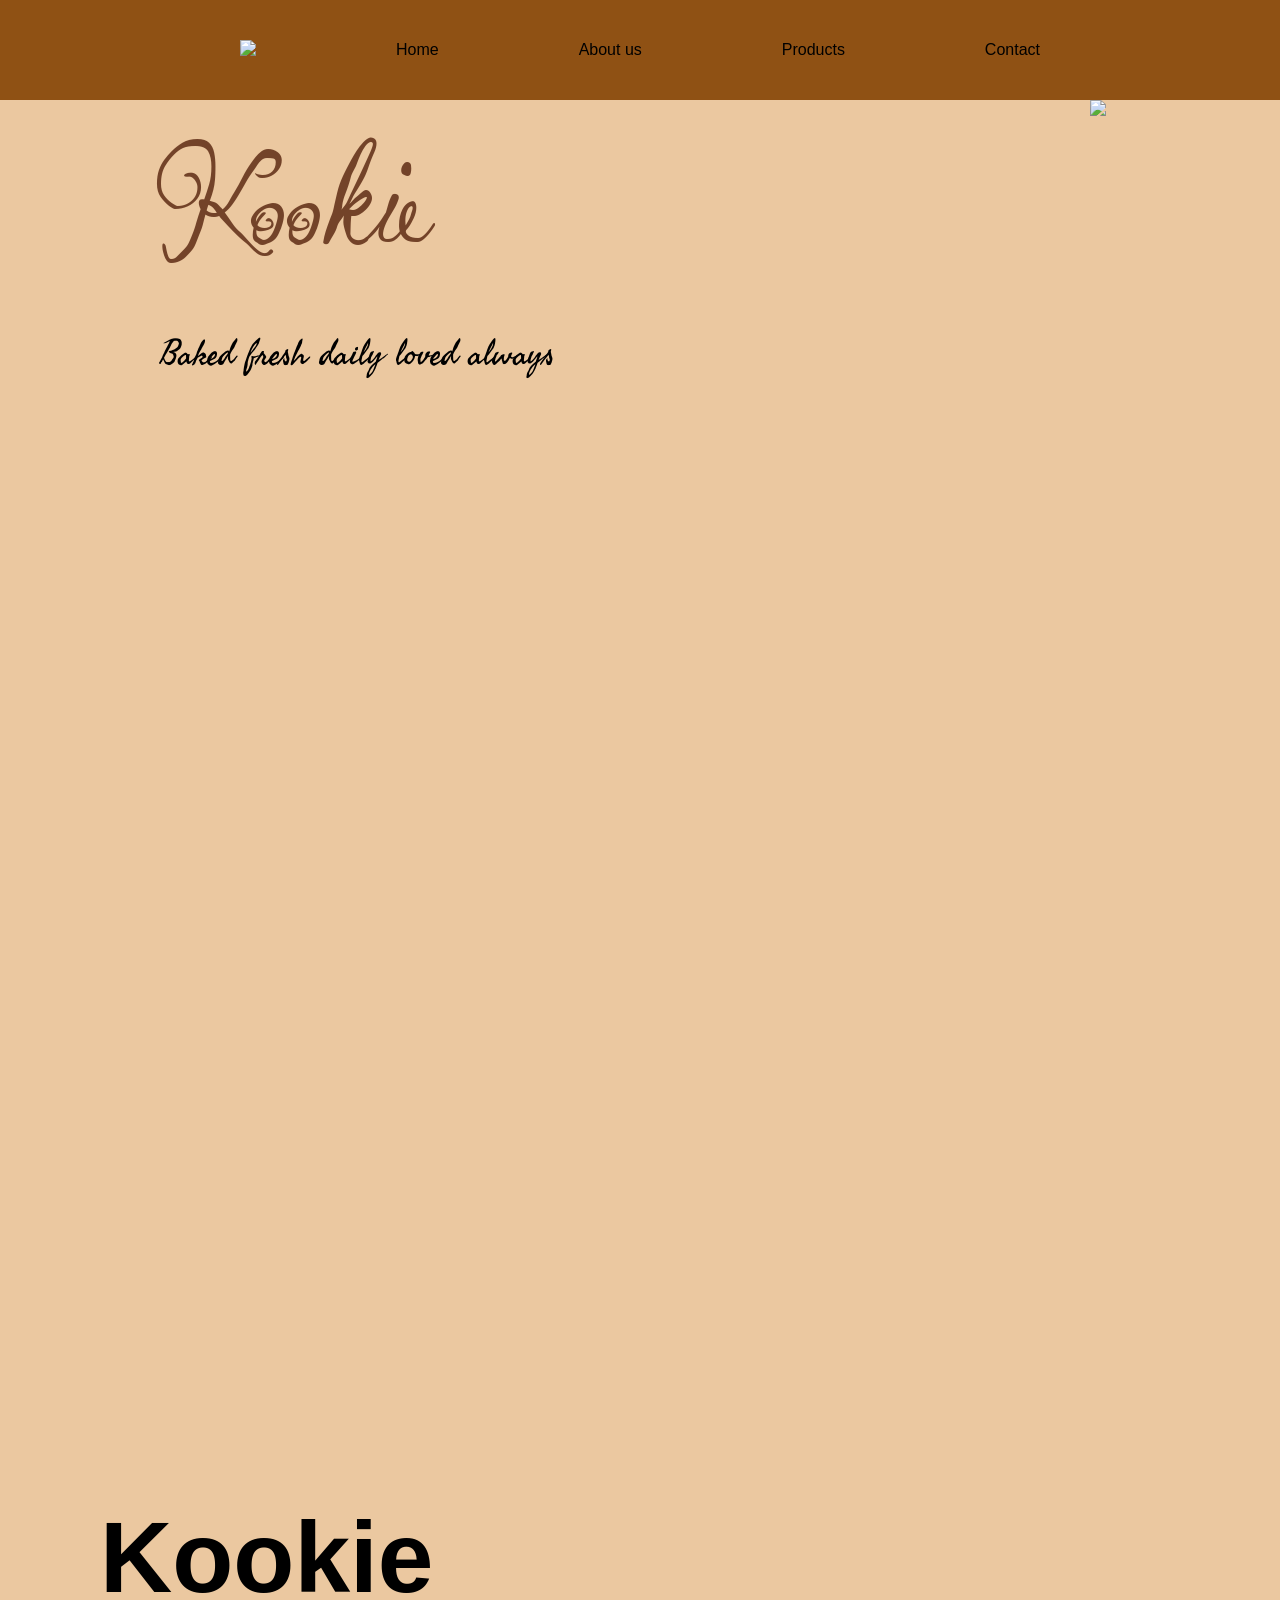
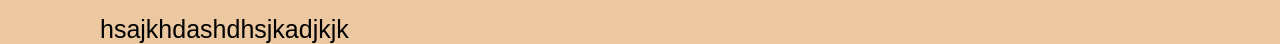
==== index.html @ 37bd09cc "initializes the project" ====
<!DOCTYPE html>
<html lang="en">
<head>
  <meta charset="UTF-8">
  <meta name="viewport" content="width=device-width, initial-scale=1.0">
  <title>Kookie</title>
  <link rel="icon" type="image/png" href="images/Kukie.png"> 
  <link rel="stylesheet" href="style.css">
</head>
<body>
  <main>
    <section class="home-page">
      <header>
        <nav aria-label="Main">
          <ul>
            <li><img src="images/Kukie.png" class="business-logo"></li>
            <li><a href="/" aria-current="page">Home</a></li>
            <li><a href="#about">About us</a></li>
            <li><a href="/products">Products</a></li>
            <li><a href="/contact">Contact</a></li>
          </ul>
        </nav>
      </header>
      <div class="home-content">
        <div class="home-header">
          <h1 class = "main_title heading">Kookie</h1>
          <h2 class = "slogan heading">Baked fresh daily loved always</h2>
        </div>
        <div class="cookie-image">
          <img src="images/Cookie_img.png" class="cookie-image-org">
        </div>
      <div>
    </section>
    <section id = "about">
      <h3 class = "about_section">Kookie</h3>
      <p style="font-size: 25px;">hsajkhdashdhsjkadjkjk</p>
    </section>
    
</body>
</html>
---- style.css ----
@import url('https://fonts.googleapis.com/css2?family=Ingrid+Darling&display=swap');
@import url('https://fonts.googleapis.com/css2?family=Freehand&family=Ingrid+Darling&display=swap');

* {
  box-sizing: border-box;
  margin: 0px;
  padding: 0px;
  font-family: Arial;
  background-color: #EBC8A0;
}

nav {
  display: flex;
  width: 100vw;
  justify-content: center;
  height: 100px;
  align-items: center;
  padding: 30px ;
  background-color: #8f5114;
}

ul {
  display: flex;
  justify-content: space-between;
  width: 50rem;
  list-style-type: none;
  height: auto;
  align-items: center;
  background-color: transparent;
}

li {
  background-color: transparent;
}

img {
  width: 75px;
  background-color: transparent;
}

.business-logo {
  left: 10px;  
}

.home-page {
  min-height: 100vh;
  background-image: url("images/Background.png");
  background-size: 100vw 100vh;
  background-position: center;
  background-repeat: no-repeat;
}

.home-header {
  background: transparent
}

.cookie-image {
  background: transparent;
}

.cookie-image-org {
  background: transparent;
  width: 20rem;
  margin-left: 350px;
}

.home-content {
  display: flex;
  background: transparent;
  min-width: 100vw;
  min-height: 100vh;
  justify-content: space-between;
}

.heading {
  background: transparent;
}

a {
  text-decoration: none;
  color: black;
  font-family: Arial;
  background-color: transparent;
}


.ingrid-darling-regular {
  font-family: "Ingrid Darling", cursive;
  font-weight: 400;
  font-style: normal;
}
.main_title  {
  font-family: "Ingrid Darling", cursive;
  font-weight: 300;
  font-size: 150px;
  margin-top: 10px;
  margin-left: 150px;
  padding: 5px;
  color: #734329;
}

.ingrid-darling-regular {
  font-family: "Ingrid Darling", cursive;
  font-weight: 400;
  font-style: normal;
}

.slogan {
  font-family: "Freehand", cursive;
  font-weight: 400;
  font-size: 35px;
  margin-top: 5px;
  margin-left: 150px;
  padding: 10px;

}

.about_section {

  font-size: 100px;
  

}

#about{
  margin-top: 500px;
  margin-left: 100px;
}
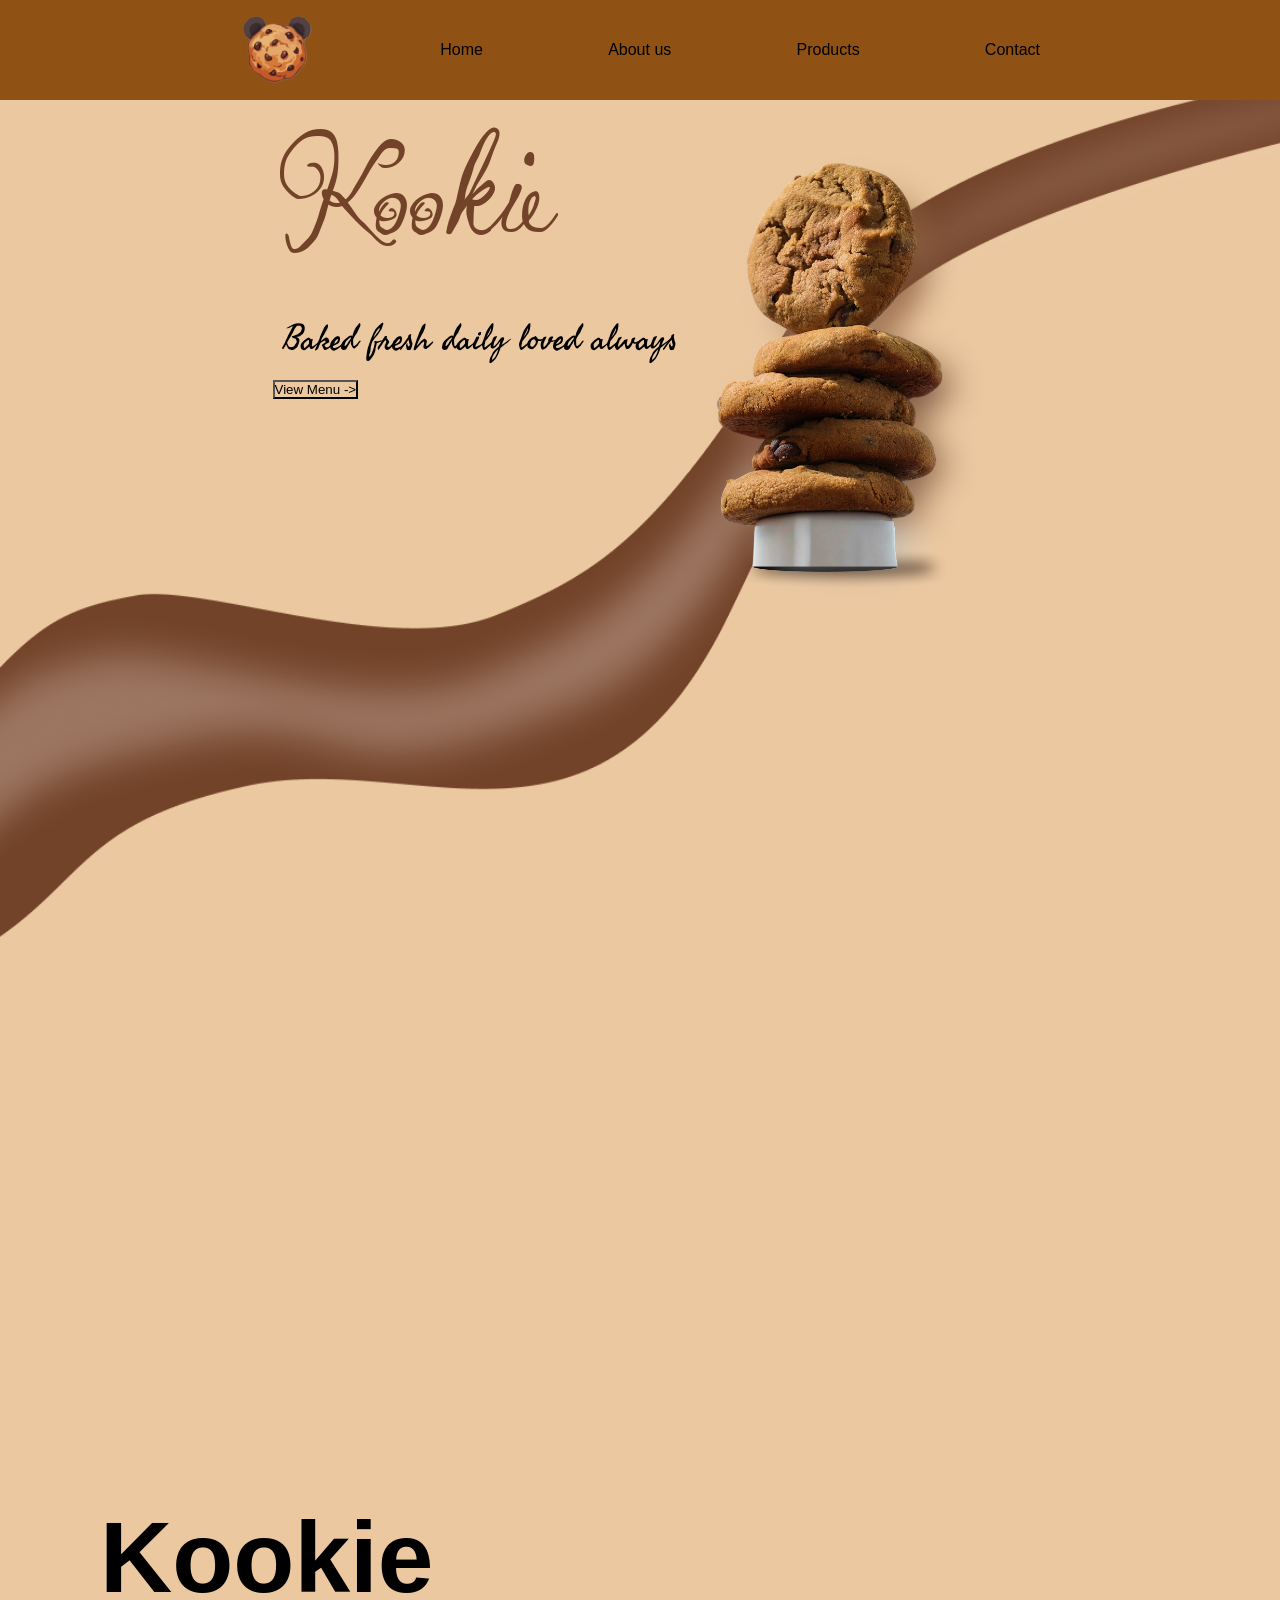
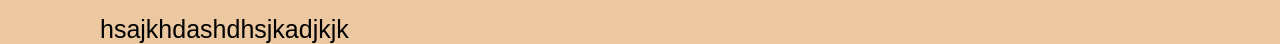
==== commit 84393f0b: "modified website" ====
--- a/index.html
+++ b/index.html
@@ -25,6 +25,7 @@
         <div class="home-header">
           <h1 class = "main_title heading">Kookie</h1>
           <h2 class = "slogan heading">Baked fresh daily loved always</h2>
+          <button>View Menu -></button>
         </div>
         <div class="cookie-image">
           <img src="images/Cookie_img.png" class="cookie-image-org">
--- a/style.css
+++ b/style.css
@@ -38,10 +38,6 @@
   background-color: transparent;
 }
 
-.business-logo {
-  left: 10px;  
-}
-
 .home-page {
   min-height: 100vh;
   background-image: url("images/Background.png");
@@ -61,15 +57,14 @@
 .cookie-image-org {
   background: transparent;
   width: 20rem;
-  margin-left: 350px;
 }
 
 .home-content {
   display: flex;
   background: transparent;
-  min-width: 100vw;
+  max-width: 100vw;
   min-height: 100vh;
-  justify-content: space-between;
+  justify-content: center;;
 }
 
 .heading {
@@ -93,8 +88,6 @@
   font-family: "Ingrid Darling", cursive;
   font-weight: 300;
   font-size: 150px;
-  margin-top: 10px;
-  margin-left: 150px;
   padding: 5px;
   color: #734329;
 }
@@ -109,17 +102,12 @@
   font-family: "Freehand", cursive;
   font-weight: 400;
   font-size: 35px;
-  margin-top: 5px;
-  margin-left: 150px;
   padding: 10px;
 
 }
 
 .about_section {
-
   font-size: 100px;
-  
-
 }
 
 #about{
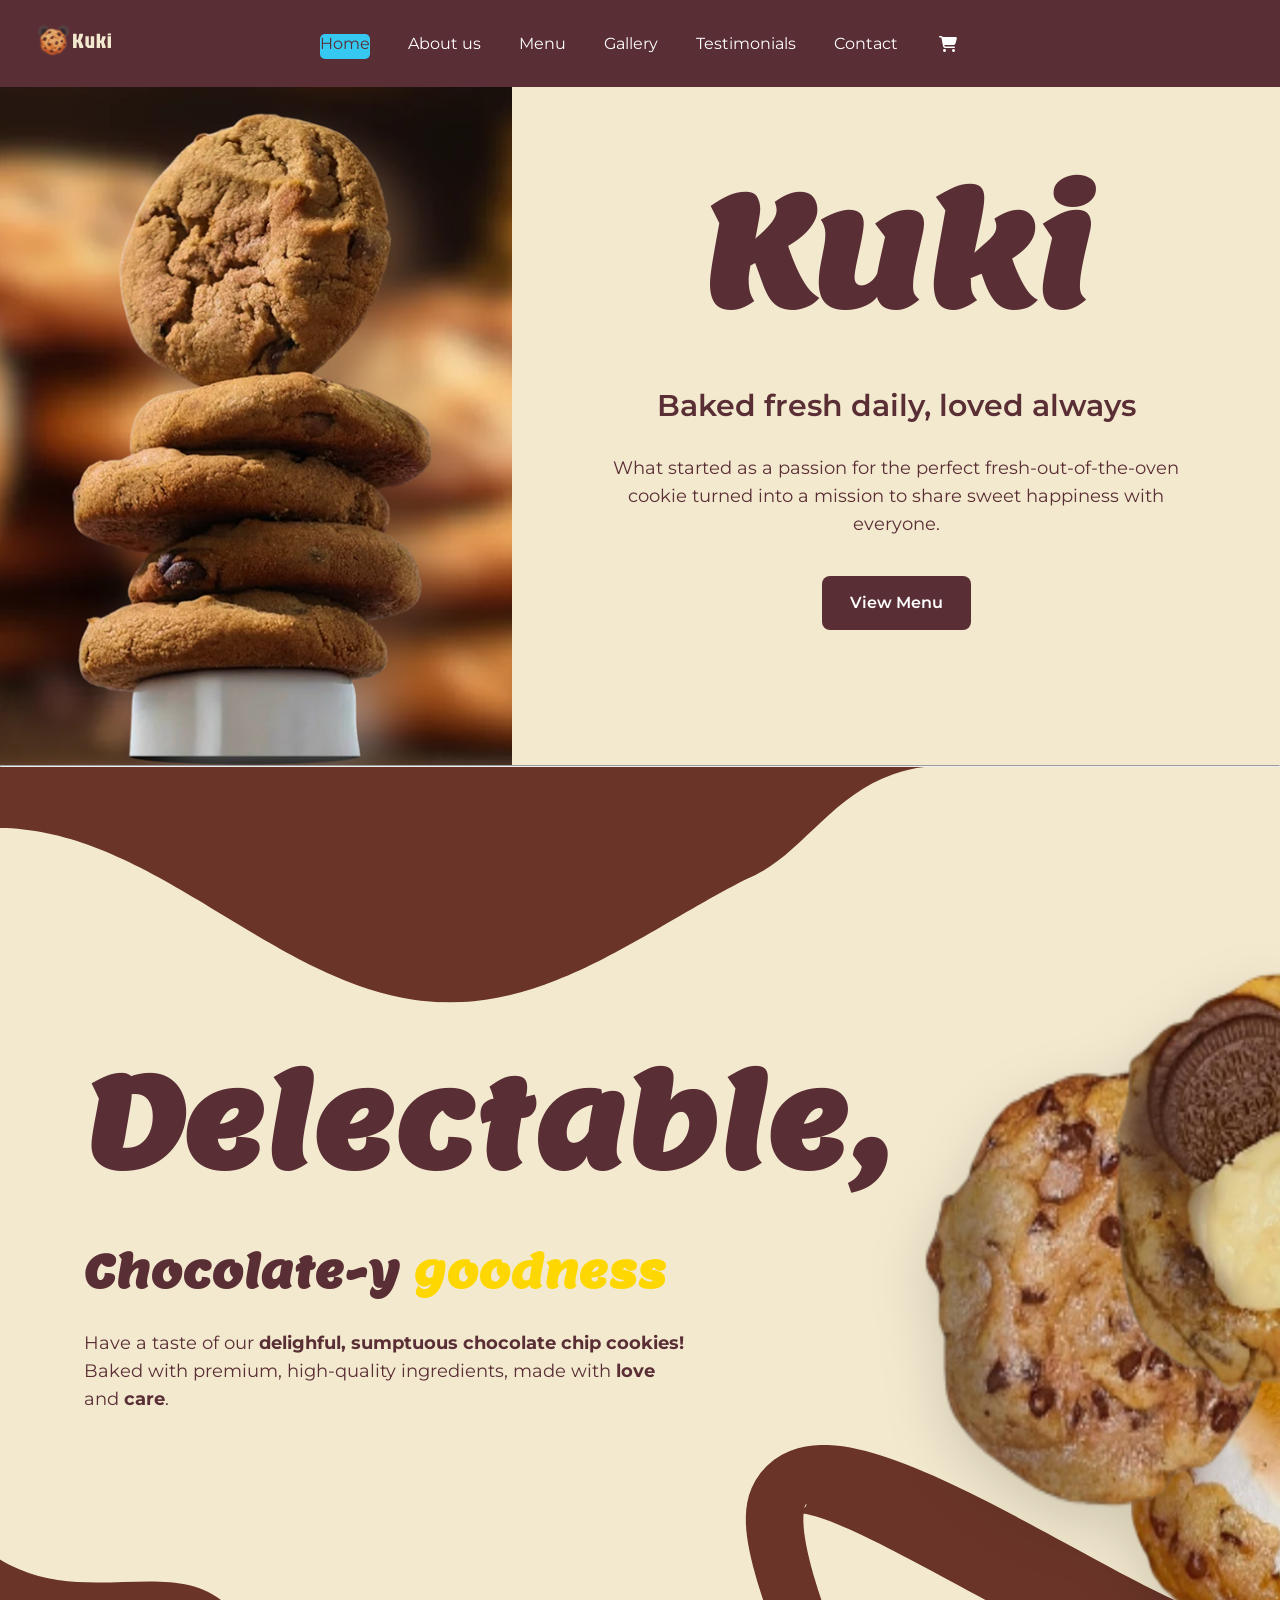
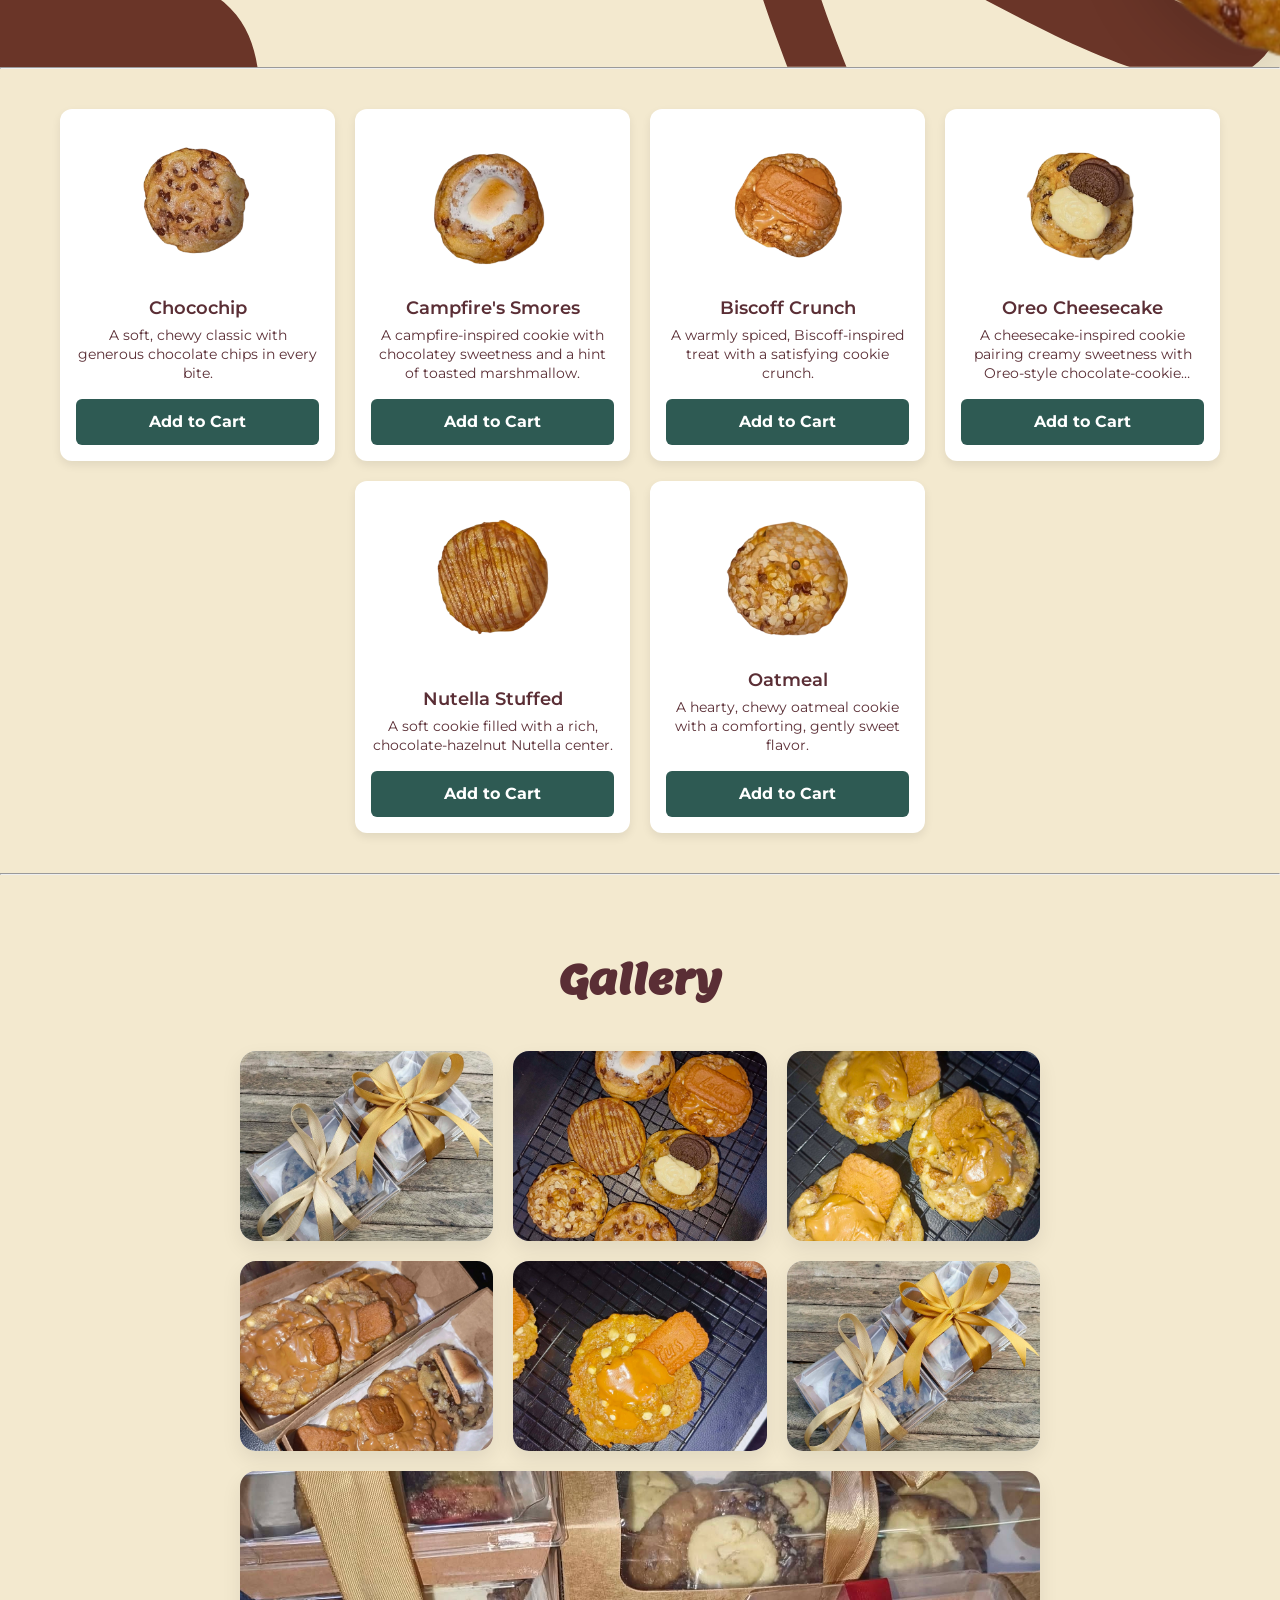
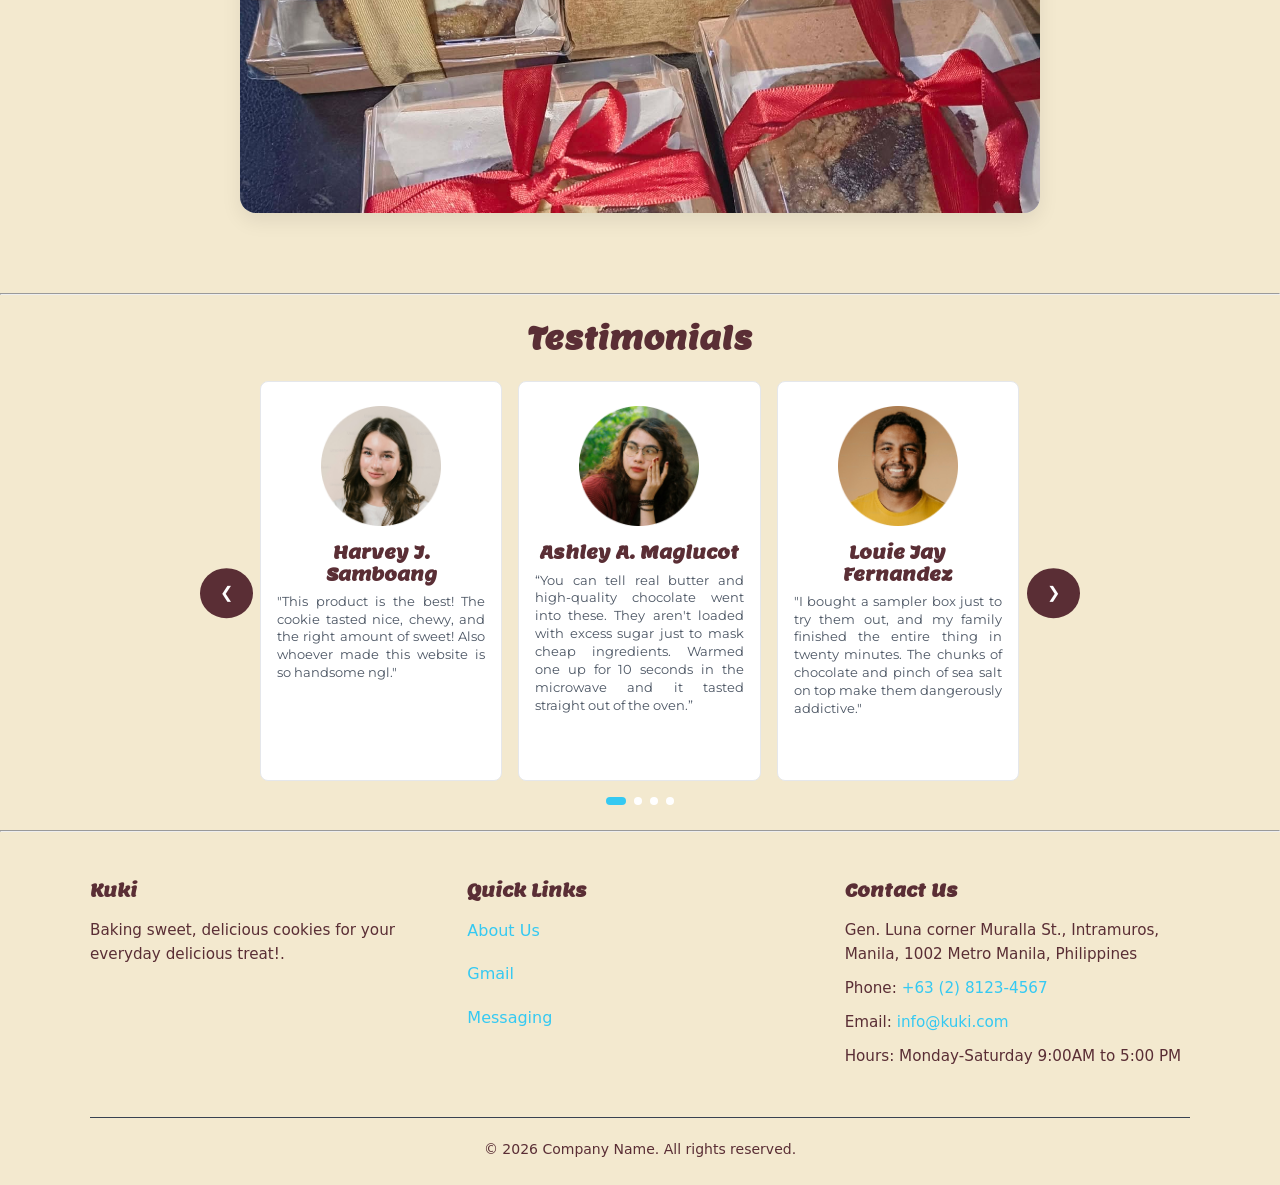
==== commit 727e74c1: "Fully functional website" ====
--- a/index.html
+++ b/index.html
@@ -1,41 +1,238 @@
 <!DOCTYPE html>
 <html lang="en">
 <head>
-  <meta charset="UTF-8">
-  <meta name="viewport" content="width=device-width, initial-scale=1.0">
-  <title>Kookie</title>
-  <link rel="icon" type="image/png" href="images/Kukie.png"> 
-  <link rel="stylesheet" href="style.css">
+    <meta charset="UTF-8">
+    <meta name="viewport" content="width=device-width, initial-scale=1.0">
+    <title>Cookie Design 2</title>
+    <link rel="stylesheet" href="https://cdnjs.cloudflare.com/ajax/libs/font-awesome/6.5.2/css/all.min.css" />
+    <link rel = "stylesheet" href = "mainStyle.css">
+    <link rel="stylesheet" href="products-style.css">
+    <link rel="stylesheet" href="form.css">
+    <link rel="stylesheet" href="home-about-mobile.css">
+    <script src="main.js" defer></script>
 </head>
 <body>
-  <main>
-    <section class="home-page">
-      <header>
-        <nav aria-label="Main">
+    
+    <header>
+    <nav aria-label="Main">
+      <a href="#home" class="business-logo" aria-label="Kukie home">
+        <img src="images/Cookie logo.svg" alt="">
+      </a>
+      <button class="nav-toggle" type="button" aria-expanded="false" aria-controls="primary-navigation" aria-label="Open navigation menu">
+        <span></span>
+        <span></span>
+        <span></span>
+      </button>
+      <ul class="nav-menu" id="primary-navigation">
+        <li><a href="#home" aria-current="page" class="nav-link">Home</a></li>
+        <li><a href="#about" class="nav-link">About us</a></li>
+        <li><a href="#menu" class="nav-link">Menu</a></li>
+        <li><a href="#gallery" class="nav-link">Gallery</a></li>
+        <li><a href="#carousel-page" class="nav-link">Testimonials</a></li>
+        <li><a href="#contact" class="nav-link">Contact</a></li>
+        <li class="navIcons">
+          <a href="checkout/checkout.html" class="cart-icon" aria-label="Shopping cart">
+            <i class="fa-sharp fa-solid fa-cart-shopping iconCart" aria-hidden="true"></i>
+            <span class="cart-count-badge" aria-live="polite" aria-atomic="true" hidden>0</span>
+          </a>
+          
+        </li>
+      </ul>
+    </nav>
+  </header>
+
+  <section class="hero" id = "home">
+  <!-- Left Column: Image -->
+    <div class="hero-image">
+        <img src="images/nodiabetoCookie 1.png" alt="bgimg">
+    </div>
+
+    <!-- Right Column: Content -->
+    <div class="hero-content">
+        <h1 class="hero-title">Kuki</h1>
+        <h2>Baked fresh daily, loved always</h2>
+        <p class="hero-description">
+        What started as a passion for the perfect fresh-out-of-the-oven cookie turned into a mission to share sweet happiness with everyone. 
+        </p>
+        <div class="hero-actions">
+        <a href="#menu" class="btn-primary">View Menu</a>
+        </div>
+    </div>
+  </section>
+
+<hr>
+
+  <section class = "about" id = "about">
+
+    <div class="about-content">
+        <h1 class="about-title">Delectable,</h1>
+        <h2 class = "about-subtitle">Chocolate-y <span>goodness</span></h2>
+        <p class="about-description">
+        Have a taste of our <span>delighful, sumptuous chocolate chip cookies!</span> Baked with premium, high-quality ingredients, made with <span>love</span> and <span>care</span>. 
+        </p>
+    </div>
+
+    <div class="about-visual">
+    <img src="about us designs/AboutUSCookie.png" alt="Stack of freshly baked cookies" class="about-main-img">
+    </div>
+
+  </section>
+
+  <hr>
+
+  <section id = "menu" class = "menu-content">
+
+    <div class="main-content">
+      <div class="products-container">
+      </div>
+      <div class="toast-container" aria-live="polite"></div>
+    </div>
+
+  </section>
+
+  <hr>
+
+<section id="gallery" class="gallery-section">
+  <h2 class="section-title">Gallery</h2>
+  <div class="section-content">
+    <ul class="gallery-list">
+      <li class="gallery-item">
+        <img src="images/image-1.jpg" alt="Freshly baked chocolate chip cookies" class="gallery-image">
+      </li>
+      <li class="gallery-item">
+        <img src="images/image-2.jpg" alt="Oreo cookies and cream batch" class="gallery-image">
+      </li>
+      <li class="gallery-item">
+        <img src="images/image-3.jpg" alt="Melty s'mores cookie close-up" class="gallery-image">
+      </li>
+      <li class="gallery-item">
+        <img src="images/image-4.jpg" alt="Golden baked oatmeal cookies" class="gallery-image">
+      </li>
+      <li class="gallery-item">
+        <img src="images/image-5.jpg" alt="Nutella stuffed chocolate cookie" class="gallery-image">
+      </li>
+      <li class="gallery-item">
+        <img src="images/image-6.jpg" alt="Biscoff cookie drizzle" class="gallery-image">
+      </li>
+      <li class="gallery-item">
+        <img src="images/image-7.jpg" alt="Assorted cookie box" class="gallery-image">
+      </li>
+    </ul>
+  </div>
+</section>
+
+<hr>
+
+<section id = "carousel-page" class="carousel-section">
+
+      <h2> Testimonials </h2>
+
+      <div class="carousel-wrapper" role="region" aria-roledescription="carousel" aria-label="Featured items">
+        <button class="carousel-btn prev" aria-label="Previous slide">&#10094;</button>
+          <div class="carousel-track" id="carouselTrack">
+
+              <div class="carousel-item">
+                <img src="Testimonial pics/Frame 3.png" alt="harvey" class="card-img">
+                <div class="card-body">
+                  <h3 class="card-title">Harvey J. Samboang</h3>
+                  <p class="card-desc">"This product is the best! The cookie tasted nice, chewy, and the right amount of sweet! Also whoever made this website is so handsome ngl."</p>
+                  <span class="card-price"><i></i></span>
+                </div>
+              </div>
+
+              <div class="carousel-item">
+                <img src="Testimonial pics/Frame 4.png" alt="maglucot" class="card-img">
+                <div class="card-body">
+                  <h3 class="card-title">Ashley A. Maglucot</h3>
+                  <p class="card-desc">“You can tell real butter and high-quality chocolate went into these. They aren't loaded with excess sugar just to mask cheap ingredients. Warmed one up for 10 seconds in the microwave and it tasted straight out of the oven.”</p>
+                  <span class="card-price"><i></i></span>
+                </div>
+              </div>
+
+              <div class="carousel-item">
+                <img src="Testimonial pics/Frame 5.png" alt="fernandez" class="card-img">
+                <div class="card-body">
+                  <h3 class="card-title">Louie Jay Fernandez</h3>
+                  <p class="card-desc">"I bought a sampler box just to try them out, and my family finished the entire thing in twenty minutes. The chunks of chocolate and pinch of sea salt on top make them dangerously addictive."</p>
+                  <span class="card-price"><i></i></span>
+                </div>
+              </div>
+
+              <div class="carousel-item">
+                <img src="profiles/Frame 6.png" alt="chocochip" class="card-img">
+                <div class="card-body">
+                  <h3 class="card-title">Celine P. Garcia </h3>
+                  <p class="card-desc">"I ordered a box for my sister's birthday and she couldn't stop raving about them. The packaging kept every single cookie intact, and they still tasted fresh days later. Definitely ordering a box just for myself next time."</p>
+                  <span class="card-price"><i></i></span>
+                </div>
+              </div>
+
+              <div class="carousel-item">
+                <img src="profiles/Frame 7.png" alt="chocochip" class="card-img">
+                <div class="card-body">
+                  <h3 class="card-title">Mark Luis Guillena</h3>
+                  <p class="card-desc">"Shet shet shet ansarap ng product nato siguro yung baker rin. Bibili uli ako for sure sobrang addictive grabe."</p>
+                  <span class="card-price"><i></i></span>
+                </div>
+              </div>
+
+              <div class="carousel-item">
+                <img src="profiles/Frame 8.png" alt="chocochip" class="card-img">
+                <div class="card-body">
+                  <h3 class="card-title">Rafael C. Morales</h3>
+                  <p class="card-desc">"This product is so delicious and sweet. I would one-hundred percent buy more and try the others that I haven't tried!"</p>
+                  <span class="card-price"><i></i></span>
+                </div>
+              </div>
+
+          </div>
+        <button class="carousel-btn next" aria-label="Next slide">&#10095;</button>
+
+        <div class="carousel-dots" id="carouselDots"></div>
+
+    </div>
+
+    </section>
+<hr>
+
+    <footer class="site-footer" id="contact">
+      <div class="footer-container">
+        <!-- Brand / Summary Column -->
+        <div class="footer-col">
+          <h3>Kuki</h3>
+          <p>Baking sweet, delicious cookies for your everyday delicious treat!.</p>
+        </div>
+
+        <!-- Quick Links Column -->
+        <div class="footer-col">
+          <h4>Quick Links</h4>
           <ul>
-            <li><img src="images/Kukie.png" class="business-logo"></li>
-            <li><a href="/" aria-current="page">Home</a></li>
-            <li><a href="#about">About us</a></li>
-            <li><a href="/products">Products</a></li>
-            <li><a href="/contact">Contact</a></li>
+            <li><a href="#about">About Us</a></li>
+            <li><a href="https://mail.google.com/mail/?view=cm&amp;fs=1&amp;to=andreiperola07%40gmail.com" target="_blank" rel="noopener noreferrer">Gmail</a></li>
+            <li><a href="https://www.facebook.com/profile.php?id=61593571490545&mibextid=wwXIfr&rdid=m3ne6a4j3n7KDc0v&share_url=https%3A%2F%2Fwww.facebook.com%2Fshare%2F14tc1utLJzk%2F%3Fmibextid%3DwwXIfr#">Messaging</a></li>
           </ul>
-        </nav>
-      </header>
-      <div class="home-content">
-        <div class="home-header">
-          <h1 class = "main_title heading">Kookie</h1>
-          <h2 class = "slogan heading">Baked fresh daily loved always</h2>
-          <button>View Menu -></button>
-        </div>
-        <div class="cookie-image">
-          <img src="images/Cookie_img.png" class="cookie-image-org">
-        </div>
-      <div>
-    </section>
-    <section id = "about">
-      <h3 class = "about_section">Kookie</h3>
-      <p style="font-size: 25px;">hsajkhdashdhsjkadjkjk</p>
-    </section>
-    
+        </div>
+
+        <!-- Contact Details Column -->
+        <div class="footer-col">
+          <h4>Contact Us</h4>
+          <address class="footer-contact">
+            <p>Gen. Luna corner Muralla St., Intramuros, Manila, 1002 Metro Manila, Philippines</p>
+            <p>Phone: <a href="tel:+63281234567">+63 (2) 8123-4567</a></p>
+            <p>Email: <a href="https://mail.google.com/mail/?view=cm&amp;fs=1&amp;to=andreiperola07%40gmail.com" target="_blank" rel="noopener noreferrer">info@kuki.com</a></p>
+            <p>Hours: Monday-Saturday 9:00AM to 5:00 PM</p>
+          </address>
+        </div>
+      </div>
+
+      <div class="footer-bottom">
+        <p>&copy; 2026 Company Name. All rights reserved.</p>
+      </div>
+    </footer>
+
+    <div class="js-cart-form cart-form" style="display: none;">
+    </div>
+
+    <script type="module" src="produkto.js"></script>
 </body>
 </html>
--- a/mainStyle.css
+++ b/mainStyle.css
@@ -0,0 +1,824 @@
+@import url('https://fonts.googleapis.com/css2?family=Anton&family=Lemon&family=Montserrat:ital,wght@0,100..900;1,100..900&display=swap');
+/* 1. Box-Sizing & Reset */
+*,
+*::before,
+*::after {
+  box-sizing: border-box;
+  margin: 0;
+  padding: 0;
+}
+
+/* 2. Custom Theme Variables (Replace with your Figma colors & fonts) */
+:root {
+  --bg-primary: #F3E9CF;
+  --bg-secondary: #5A2E35;
+  --text-primary: #5A2E35;
+  --text-secondary: #FFFF;
+  --hover-color: #35c9f2;
+  --font-heading: 'Lemon', serif;
+  --font-body: 'Montserrat', sans-serif;
+  --container-max: 1200px;
+}
+
+/* 3. Smooth Scrolling & Base Typography */
+html {
+  scroll-behavior: smooth;
+  font-size: 16px;
+}
+
+body {
+  font-family: var(--font-body);
+  color: var(--text-primary);
+  background-color: var(--bg-primary);
+  line-height: 1.6;
+  -webkit-font-smoothing: antialiased;
+  overflow-x: hidden; /* Prevents accidental horizontal scroll */
+}
+
+h1, h2, h3, h4 {
+  font-family: var(--font-heading);
+  line-height: 1.2;
+}
+
+h2 {
+    font-family: var(--font-body);
+    font-size: 30px;
+    font-weight: 600;
+}
+
+/* 4. Responsive Media Defaults */
+img,
+picture,
+svg {
+  display: block;
+  max-width: 100%;
+}
+
+/* 5. Clean Link & Button Resets */
+a {
+  color: inherit;
+  text-decoration: none;
+}
+
+button {
+  font: inherit;
+  background: none;
+  border: none;
+  cursor: pointer;
+}
+
+/* 6. Single-Page Section Offset (Prevents sticky navbar from covering titles) */
+section {
+  scroll-margin-top: 80px;
+}
+
+/* 7. Optional Centered Container Utility */
+.container {
+  width: 100%;
+  max-width: var(--container-max);
+  margin: 0 auto;
+  padding: 0 24px;
+}
+
+
+
+
+
+/* ---------- Home page ---------- */
+
+
+header {
+  position: fixed;   /* Pin the bar layout to the screen window frame layer */
+  top: 0;
+  left: 0;
+  width: 100%;
+  z-index: 1000;     /* Floats navbar over top of background graphics safely */
+}
+
+nav {
+  position: relative;
+  display: flex;
+  justify-content: center;
+  align-items: center;
+  height: 87px;
+  width: 100%;       /* Fluid matching width layout properties */
+  padding: 5px;
+  background-color: var(--bg-secondary);
+  color: var(--text-secondary);
+}
+
+.nav-link {
+  position: relative;
+  text-decoration: none; 
+  padding-bottom: 6px;
+  background-color: transparent;
+  transition: background-color 0.2s ease;
+}
+
+.nav-link::after {
+  content: "";
+  position: absolute;
+  left: 0;
+  bottom: 0;
+  width: 100%;
+  height: 2px;
+  background-color: var(--hover-color);
+  transform: scaleX(0);
+  transform-origin: left;
+  transition: transform 0.25s ease;
+}
+
+.nav-link:hover::after,
+.nav-link:focus-visible::after {
+  transform: scaleX(1);
+}
+
+.nav-link.active{
+
+  background-color: var(--hover-color);
+  border-radius: 5px;
+  color: var(--text-primary);
+
+}
+
+.nav-link.active::after {
+
+opacity: 0;
+
+}
+
+.navIcons{
+  display: flex;
+  align-items: center;
+  gap: 20px;
+  color: var(--text-secondary);
+}
+
+.invisible {
+  color: transparent;
+}
+
+.navIcons a {
+  display: inline-flex;
+  align-items: center;
+  justify-content: center;
+  min-width: 24px;
+  min-height: 36px;
+}
+
+.nav-toggle {
+  display: none;
+}
+
+ul {
+  display: flex;
+  justify-content: center;
+  gap: 10px;
+  align-items: center;
+  width: 50rem;
+  list-style-type: none;
+  background-color: transparent;
+}
+
+li {
+  background-color: transparent;
+}
+
+nav img {
+  width: 150px;
+  height: 150px;
+  background-color: transparent;
+}
+
+.business-logo {
+  background-color: transparent;
+  position: absolute;
+  top: -35px;
+  left: 20px;
+  z-index: 1;
+}
+
+.nav-menu {
+  width: 50rem;
+  gap: 38px;
+}
+
+@media (max-width: 850px) {
+  nav {
+    height: 72px;
+    justify-content: flex-end;
+    padding: 0 20px;
+  }
+
+  nav img {
+    width: 112px;
+    height: 112px;
+  }
+
+  .business-logo {
+    top: -20px;
+    left: 12px;
+  }
+
+  .nav-toggle {
+    display: flex;
+    flex-direction: column;
+    justify-content: center;
+    gap: 5px;
+    width: 44px;
+    height: 44px;
+    padding: 9px;
+    color: var(--text-secondary);
+    z-index: 2;
+  }
+
+  .nav-toggle span {
+    display: block;
+    width: 100%;
+    height: 2px;
+    background-color: currentColor;
+    transition: transform 0.2s ease, opacity 0.2s ease;
+  }
+
+  .nav-toggle[aria-expanded="true"] span:first-child {
+    transform: translateY(7px) rotate(45deg);
+  }
+
+  .nav-toggle[aria-expanded="true"] span:nth-child(2) {
+    opacity: 0;
+  }
+
+  .nav-toggle[aria-expanded="true"] span:last-child {
+    transform: translateY(-7px) rotate(-45deg);
+  }
+
+  .nav-menu {
+    display: none;
+    position: absolute;
+    top: 100%;
+    right: 0;
+    left: 0;
+    width: 100%;
+    flex-direction: column;
+    align-items: stretch;
+    gap: 0;
+    padding: 8px 20px 16px;
+    background-color: var(--bg-secondary);
+    box-shadow: 0 8px 16px rgba(0, 0, 0, 0.16);
+  }
+
+  .nav-menu.is-open {
+    display: flex;
+  }
+
+  .nav-menu > li:not(.navIcons) {
+    width: 100%;
+  }
+
+  .nav-link {
+    display: block;
+    padding: 10px 12px;
+  }
+
+  .navIcons {
+    justify-content: flex-start;
+    gap: 24px;
+    padding: 8px 12px 0;
+    border-top: 1px solid rgba(255, 255, 255, 0.2);
+  }
+}
+
+
+/* ---------- main ---------- */
+
+.hero {
+  display: grid;
+  grid-template-columns: 2fr 3fr; /* Equal 50/50 split */
+  min-height: 85vh; /* Fills most of the viewport height */
+  background-color: transparent;
+}
+
+/* Left Column */
+.hero-image {
+  width: 100%;
+  height: 100%;
+  overflow: hidden;
+}
+
+.hero-image img {
+  width: 100%;
+  height: 100%;
+  object-fit: cover; /* Prevents image stretching */
+  display: block;
+}
+
+/* Right Column */
+.hero-content {
+  display: flex;
+  flex-direction: column;
+  justify-content: center;
+  align-items: center; /* Change to 'flex-end' and text-align: right if right-aligned */
+  text-align: center;
+  gap: 30px;
+  padding: 25px;
+  max-width: 650px;
+  margin: 0 auto;
+}
+
+
+.hero-title {
+  font-size: 150px;
+  line-height: 1.15;
+  color: var(--text-primary);
+  text-align: center;
+}
+
+.hero-description {
+  font-size: 1.1rem;
+  line-height: 1.6;
+  color: var(--text-primary);
+  text-align: center; /* Centered text for better mobile readability */
+}
+
+.hero-actions {
+  display: flex;
+  gap: 16px;
+  margin-top: 8px;
+}
+
+.btn-primary{
+  padding: 14px 28px;
+  border-radius: 8px;
+  font-weight: 600;
+  text-decoration: none;
+  transition: background-color 0.2s;
+  background-color: var(--bg-secondary);
+  color: var(--text-secondary);
+}
+
+
+.btn-primary:hover{
+  opacity: 0.9;
+  background-color: var(--hover-color);
+  color: var(--text-primary);
+}
+
+/* About Us Section */
+
+.about {
+  display: grid;
+  min-height: 100vh; /* Fills most of the viewport height */
+  background-color: transparent;
+  grid-template-columns: 3fr 2fr;
+  overflow: hidden; /* Prevents accidental horizontal scroll */
+  background-image: url("images/officialbg.svg");
+  background-size: cover;
+  background-position: center;
+  
+}
+
+
+.about-content {
+  display: flex;
+  flex-direction: column;
+  justify-content: center;
+  align-items: flex-start; /* Change to 'flex-end' and text-align: right if right-aligned */
+  text-align: center;
+  gap: 30px;
+  padding: 25px;
+  max-width: 650px;
+  margin: 0 auto;
+}
+
+.about-subtitle span {
+
+  color: gold;
+
+}
+
+.about-description span {
+
+  font-weight: bold;
+
+}
+
+
+.about-title {
+  font-size: 125px;
+  line-height: 1.15;
+  color: var(--text-primary);
+  text-align: left;
+}
+
+.about-subtitle {
+  font-size: 45px;
+  line-height: 1.2;
+  text-align: left;
+  color: var(--text-primary);
+  font-family: var(--font-heading);
+}
+
+.about-description {
+  font-size: 1.1rem;
+  line-height: 1.6;
+  color: var(--text-primary);
+  text-align: left;
+}
+
+
+.about-visual {
+  position: relative;
+  display: flex;
+  align-items: center;
+  justify-content: center;
+  padding: 40px;
+}
+
+/* Layer 2: Main photo sitting on top of the blob */
+.about-main-img {
+  position: relative;
+  width: 100%;
+  height: 100%;
+  top: 10%;
+  left: 11%;
+  max-width: 420px;
+  z-index: 2;        /* Above the blob */
+  filter: drop-shadow(0 20px 30px rgba(0, 0, 0, 0.15)); /* Soft floating shadow */
+}
+
+
+
+/*  -------------- Carousel Css  */
+
+
+.carousel-section h2 {
+
+  text-align: center;
+  font-family: var(--font-heading);
+  color: var(--text-primary);
+  padding-top: 25px;
+
+}
+
+.carousel-section {
+
+  background-color: var(--bg-primary);
+
+}
+
+.carousel-wrapper {
+  position: relative;
+  max-width: 880px;
+  margin: 0 auto;
+  padding: 25px 60px;
+}
+
+.carousel-track {
+  display: flex;
+  gap: 16px;
+  overflow-x: auto;
+  scroll-snap-type: x mandatory;
+  scroll-behavior: smooth;
+  scrollbar-width: none; /* Firefox */
+}
+
+/* Hide scrollbar for Chrome, Safari and Opera */
+.carousel-track::-webkit-scrollbar {
+  display: none;
+}
+
+.carousel-item {
+  flex: 0 0 calc(33.333% - 11px); /* Shows 3 cards on desktop */
+  background: #ffffff;
+  height: 400px;
+  color: var(--text-primary);
+  border: 1px solid #e5e7eb;
+  text-align: center;
+  border-radius: 8px;
+  overflow: hidden; /* Clips image corners to match border-radius */
+  display: flex;
+  flex-direction: column;
+  scroll-snap-align: start;
+}
+
+.card-img {
+  width: 120px;
+  height: 120px;
+  object-fit: cover; /* Prevents image distortion */
+  align-self: center; /* Centers the image horizontally */
+  display: block;
+  flex: 0 0 120px;
+  margin-top: 24px;
+}
+
+.card-body {
+  padding: 16px;
+  display: flex;
+  flex-direction: column;
+  flex-grow: 1; /* Keeps card heights uniform */
+  gap: 8px;
+}
+
+.card-title {
+  margin: 0;
+  font-size: 1.1rem;
+  font-weight: 600;
+}
+
+.card-desc {
+  margin: 0;
+  font-size: 0.8rem;
+  text-align: justify;
+  color: #4b5563;
+  line-height: 1.4;
+  flex-grow: 1; /* Pushes the price to the bottom of the card */
+}
+
+.card-order {
+  font-size: 0.9rem;
+  color: #8f5114;
+  text-decoration: underline;
+  cursor: pointer;
+  transition: color 0.2s ease;
+}
+
+.card-price {
+  font-weight: 700;
+  font-size: 20px;
+  color: #111827;
+  margin-top: 4px;
+}
+
+/* Keep the mobile rule at the bottom */
+@media (max-width: 600px) {
+  .carousel-item {
+    flex: 0 0 80%;
+  }
+}
+
+
+.carousel-btn {
+  position: absolute;
+  top: 50%;
+  transform: translateY(-50%);
+  background: var(--bg-secondary);
+  color: var(--text-secondary);
+  border: none;
+  padding: 12px 20px;
+  cursor: pointer;
+  border-radius: 50%;
+  z-index: 10;
+  transition: background-color 0.2s;
+}
+
+.carousel-image {
+  object-fit: cover;
+  border-radius: 8px;
+}
+
+.carousel-btn:hover {
+  background: var(--hover-color);
+  color: var(--text-primary);
+}
+
+.carousel-btn.prev { left: 0; }
+.carousel-btn.next { right: 0; }
+
+.carousel-dots {
+  display: flex;
+  justify-content: center;
+  gap: 8px;
+  margin-top: 16px;
+}
+
+.dot {
+  width: 8px;
+  height: 8px;
+  border-radius: 50%;
+  background-color: white;
+  border: none;
+  padding: 0;
+  cursor: pointer;
+  transition: all 0.3s ease;
+}
+
+.dot:hover {
+  background-color: var(--hover-color);
+}
+
+.dot.active {
+  background-color: var(--hover-color);
+  width: 20px; /* Stretches active dot into a pill shape */
+  border-radius: 4px;
+}
+
+
+
+/* Responsive: Stack vertically on tablets and phones */
+@media (max-width: 768px) {
+  .hero {
+    grid-template-columns: 1fr;
+    min-height: auto;
+  }
+
+  .hero-image {
+    height: 350px;
+  }
+
+  .hero-content {
+    padding: 48px 24px;
+  }
+
+  .hero-title {
+    font-size: 2.25rem;
+  }
+
+  .about {
+    grid-template-columns: minmax(0, 1fr);
+    min-height: auto;
+  }
+
+  .about-content {
+    align-items: center;
+    gap: 18px;
+    max-width: none;
+    padding: 40px 20px 8px;
+    text-align: center;
+  }
+
+  .about-title {
+    font-size: clamp(2.6rem, 11vw, 4.5rem);
+    text-align: center;
+  }
+
+  .about-subtitle {
+    font-size: clamp(1.5rem, 6vw, 2.25rem);
+    text-align: center;
+  }
+
+  .about-description {
+    max-width: 36rem;
+    font-size: 1rem;
+    text-align: center;
+  }
+
+  .about-visual {
+    min-height: 260px;
+    padding: 12px 20px 32px;
+  }
+
+  .about-main-img {
+    top: auto;
+    left: auto;
+    width: min(100%, 340px);
+    height: auto;
+    object-fit: contain;
+  }
+}
+
+/* --- Contact ---- */
+
+.site-footer {
+  background-color: var(--bg-primary);
+  color: var(--text-primary);
+  font-family: system-ui, -apple-system, sans-serif;
+  padding: 3rem 1.5rem 1.5rem;
+}
+
+.footer-container {
+  max-width: 1100px;
+  margin: 0 auto;
+  display: grid;
+  grid-template-columns: repeat(auto-fit, minmax(220px, 1fr));
+  gap: 2rem;
+}
+
+.footer-col h3,
+.footer-col h4 {
+  color: var(--text-primary);
+  margin-top: 0;
+  margin-bottom: 1rem;
+  font-size: 1.1rem;
+}
+
+.footer-col p {
+  margin: 0 0 0.6rem;
+  line-height: 1.6;
+  font-size: 0.95rem;
+}
+
+.footer-col ul {
+  list-style: none;
+  padding: 0;
+  margin: 0;
+  display: flex;
+  flex-direction: column;
+  width: auto;
+  align-items: start;
+}
+
+.footer-col ul li {
+  margin-bottom: 0.5rem;
+}
+
+.site-footer a {
+  color: var(--hover-color);
+  text-decoration: none;
+}
+
+.site-footer a:hover {
+  text-decoration: underline;
+}
+
+.footer-contact {
+  font-style: normal; /* Overrides default italic styling of <address> */
+}
+
+.footer-bottom {
+  max-width: 1100px;
+  margin: 2.5rem auto 0;
+  padding-top: 1.25rem;
+  border-top: 1px solid #374151;
+  text-align: center;
+  font-size: 0.875rem;
+  color: var(--text-primary);
+}
+
+
+/* Gallery */
+
+
+.gallery-section {
+  padding: 80px 24px;
+  background-color: var(--bg-primary); /* Warm cream background matching your hero */
+}
+
+.section-title {
+  text-align: center;
+  font-size: 2.5rem;
+  font-family: var(--font-heading);
+  color: var(--text-primary);
+  margin-bottom: 48px;
+  text-transform: capitalize;
+}
+
+.section-content {
+  display: flex;
+  max-width: 1200px;
+  margin: 0 auto;
+  justify-content: center;
+}
+
+.gallery-list {
+  list-style: none; /* Removes default bullet points */
+  display: grid;
+  grid-template-columns: repeat(3, 1fr); /* 3 equal columns on desktop */
+  gap: 20px;
+}
+
+.gallery-item {
+  border-radius: 16px;
+  overflow: hidden; /* Clips image corners and keeps hover zoom inside the card */
+  aspect-ratio: 4 / 3; /* Forces every photo into a uniform rectangular ratio */
+  background-color: #e5e7eb;
+  box-shadow: 0 8px 20px rgba(0, 0, 0, 0.08);
+  cursor: pointer;
+}
+
+/* Makes the 7th item span across the full bottom row so the grid ends evenly */
+.gallery-item:nth-child(7) {
+  grid-column: 1 / -1;
+  aspect-ratio: 21 / 9;
+}
+
+.gallery-image {
+  width: 100%;
+  height: 100%;
+  object-fit: cover; /* Prevents image stretching */
+  display: block;
+  transition: transform 0.4s ease, filter 0.4s ease, box-shadow 0.25s ease;
+}
+
+/* Smooth zoom and subtle warmth on hover */
+.gallery-item:hover .gallery-image {
+  transform: scale(1.06);
+  filter: brightness(1.03);
+}
+
+/* Tablet: 2 columns */
+@media (max-width: 900px) {
+  .gallery-list {
+    grid-template-columns: repeat(2, 1fr);
+  }
+}
+
+/* Mobile: 1 column */
+@media (max-width: 550px) {
+  .gallery-list {
+    grid-template-columns: 1fr;
+  }
+
+  .gallery-item:nth-child(7) {
+    aspect-ratio: 4 / 3;
+  }
+}
--- a/products-style.css
+++ b/products-style.css
@@ -0,0 +1,204 @@
+* {
+  margin: 0;
+  padding: 0;
+  box-sizing: border-box;
+}
+
+:root {
+  --bg-primary: #F3E9CF;
+  --bg-secondary: #5A2E35;
+  --text-primary: #5A2E35;
+  --text-secondary: #FFFF;
+  --text-thirdary: #73d1c2;
+  --hover-color: #35c9f2;
+  --font-heading: 'Lemon', serif;
+  --font-body: 'Montserrat', sans-serif;
+  --container-max: 1200px;
+}
+
+.cart-icon,
+.site-header-icon-action {
+  position: relative;
+}
+
+.cart-count-badge {
+  position: absolute;
+  top: -5px;
+  right: -9px;
+  display: grid;
+  place-items: center;
+  min-width: 18px;
+  height: 18px;
+  padding: 0 4px;
+  border-radius: 999px;
+  background-color: var(--hover-color);
+  color: var(--text-primary);
+  font-family: var(--font-body);
+  font-size: 0.7rem;
+  font-weight: 700;
+  line-height: 1;
+}
+
+.cart-count-badge[hidden] {
+  display: none;
+}
+
+.main-content {
+  display: flex;
+  flex-direction: column;
+  align-items: center;
+  max-width: 1280px;
+  margin: 0 auto;
+  padding: 40px;
+}
+
+.toast-container {
+  position: fixed;
+  bottom: 24px;
+  right: 24px;
+  z-index: 9999;
+  display: flex;
+  flex-direction: column;
+  gap: 10px;
+  pointer-events: none;
+}
+
+.cart-toast {
+  display: flex;
+  align-items: center;
+  gap: 12px;
+  background-color: #111827;
+  color: #f9fafb;
+  padding: 12px 16px;
+  border-radius: 10px;
+  border: 1px solid rgba(255, 255, 255, 0.1);
+  box-shadow: 0 10px 25px rgba(0, 0, 0, 0.2);
+  font-family: -apple-system, BlinkMacSystemFont, "Segoe UI", Roboto, sans-serif;
+  font-size: 14px;
+  opacity: 0;
+  transform: translateY(16px);
+  transition: opacity 0.25s ease, transform 0.25s ease;
+}
+
+.cart-toast.show {
+  opacity: 1;
+  transform: translateY(0);
+}
+
+.cart-toast-icon {
+  display: flex;
+  align-items: center;
+  justify-content: center;
+  width: 22px;
+  height: 22px;
+  border-radius: 50%;
+  background-color: #10b981;
+  color: #ffffff;
+  flex-shrink: 0;
+}
+
+.cart-toast-text strong {
+  color: #ffffff;
+  font-weight: 600;
+}
+
+.cart-toast-text span {
+  color: #d1d5db;
+}
+
+h1 {
+  display: flex;
+  justify-content: center;
+  margin-top: 30px;
+  margin-bottom: 20px;
+  font-size: 2rem;
+  color: #4a2e18;
+}
+
+.products-container {
+  display: flex;
+  flex-wrap: wrap;
+  justify-content: center;
+  gap: 20px;
+  width: 100%;
+  max-width: 1200px;
+  padding: 0 16px;
+}
+
+.cards {
+  display: flex;
+  flex-direction: column;
+  justify-content: space-between;
+  flex: 1 1 220px;
+  max-width: 275px;
+  background-color: white;
+  border-radius: 12px;
+  padding: 16px;
+  box-shadow: 0 4px 10px rgba(0, 0, 0, 0.08);
+}
+
+.img-container {
+  position: relative;
+  display: flex;
+  justify-content: center;
+  align-items: center;
+  height: 160px;
+  margin-bottom: 12px;
+}
+
+.product-img {
+  object-fit: contain;
+  width: 100%;
+  height: 100%;
+}
+
+.fav-btn {
+  position: absolute;
+  top: 0;
+  right: 0;
+  background: none;
+  border: none;
+  font-size: 1.4rem;
+  cursor: pointer;
+  color: #b33939;
+  transition: transform 0.2s;
+}
+
+.description {
+  display: flex;
+  flex-direction: column;
+  gap: 8px;
+  text-align: center;
+}
+
+.description h2 {
+  font-size: 1.1rem;
+  color: var(--text-primary);
+}
+
+.description p {
+  font-size: 0.85rem;
+  color: var(--text-primary);
+  line-height: 1.4;
+  display: -webkit-box;
+  -webkit-line-clamp: 3;
+  -webkit-box-orient: vertical;
+  overflow: hidden;
+}
+
+.description button {
+  margin-top: 8px;
+  padding: 10px;
+  background-color: #2E5A53;
+  color: var(--text-secondary);
+  border: none;
+  border-radius: 6px;
+  font-weight: bold;
+  cursor: pointer;
+  transition: background-color 0.2s;
+}
+
+.description button:hover {
+  background-color: var(--hover-color);
+  color: var(--text-primary);
+}
--- a/form.css
+++ b/form.css
@@ -0,0 +1,144 @@
+.cart-form {
+  position: fixed;
+  top: 0;
+  left: 0;
+  width: 100%;
+  height: 100%;
+  background-color: rgba(0, 0, 0, 0.5);
+  display: flex;
+  justify-content: center;
+  align-items: center;
+  z-index: 1000;
+}
+
+.modal-content {
+  background-color: #f8efe1;
+  padding: 24px;
+  border-radius: 12px;
+  width: 90%;
+  height: auto;
+  max-width: 450px;
+  position: relative;
+  box-shadow: 0 8px 20px rgba(0, 0, 0, 0.2);
+}
+
+.close-btn {
+  position: absolute;
+  top: 10px;
+  right: 15px;
+  background: none;
+  border: none;
+  font-size: 1.5rem;
+  cursor: pointer;
+  color: #5a3d28;
+}
+
+.modal-body {
+  display: flex;
+  flex-direction: column;
+  gap: 16px;
+}
+
+.form-product-image {
+  width: 100%;
+  height: 150px;
+  object-fit: contain;
+}
+
+.price-label-container {
+  color: #b07542;
+  margin-top: 12px;
+  font-weight: bold;
+}
+
+.form-group {
+  display: flex;
+  flex-direction: column;
+  gap: 6px;
+  margin-top: 10px;
+}
+
+.form-group input[type="number"] {
+  padding: 8px;
+  border: 1px solid #c8a27d;
+  border-radius: 6px;
+  width: 80px;
+}
+
+.variations {
+  position: relative;
+  display: flex;
+  width: min(100%, 200px);
+  overflow: hidden;
+  border-radius: 999px;
+}
+
+.variations::before {
+  position: absolute;
+  top: 4px;
+  bottom: 4px;
+  left: 4px;
+  width: calc(50% - 4px);
+  background: #805234;
+  border-radius: 16px;
+  box-shadow: 0 2px 6px rgba(90, 61, 40, 0.2);
+  content: "";
+  transition: transform 0.40s ease;
+}
+
+.variations:has(input[data-grams="100g"]:checked)::before {
+  transform: translateX(100%);
+}
+
+.variation-option {
+  position: relative;
+  z-index: 1;
+  display: grid;
+  flex: 1;
+  min-height: 40px;
+  place-items: center;
+  color: #684229;
+  border-radius: 999px;
+  cursor: pointer;
+  font-size: 0.9rem;
+  font-weight: 700;
+  transition: color 0.2s ease;
+}
+
+.variation-option:has(input:checked) {
+  color: #fff;
+}
+
+.variation-option input {
+  position: absolute;
+  width: 1px;
+  height: 1px;
+  overflow: hidden;
+  clip: rect(0, 0, 0, 0);
+  white-space: nowrap;
+  clip-path: inset(50%);
+}
+
+.variation-option input:focus-visible + span {
+  outline: 2px solid #38291f;
+  outline-offset: 3px;
+  border-radius: 4px;
+}
+
+.confirm-cart-btn {
+  margin-top: 16px;
+  width: 100%;
+  padding: 10px;
+  background-color: #c88a53;
+  color: white;
+  border: none;
+  border-radius: 6px;
+  font-size: 14px;
+  font-weight: bold;
+  cursor: pointer;
+  transition: background-color 0.2s ease;
+}
+
+.confirm-cart-btn:hover {
+  background-color: #b07542;
+}
--- a/home-about-mobile.css
+++ b/home-about-mobile.css
@@ -0,0 +1,17 @@
+@media (max-width: 850px) {
+  .hero-image,
+  .about-visual {
+    display: none !important;
+  }
+
+  .hero {
+    grid-template-columns: minmax(0, 1fr);
+    min-height: 0;
+  }
+
+  .about {
+    grid-template-columns: minmax(0, 1fr);
+    min-height: 0;
+    background-image: none !important;
+  }
+}
